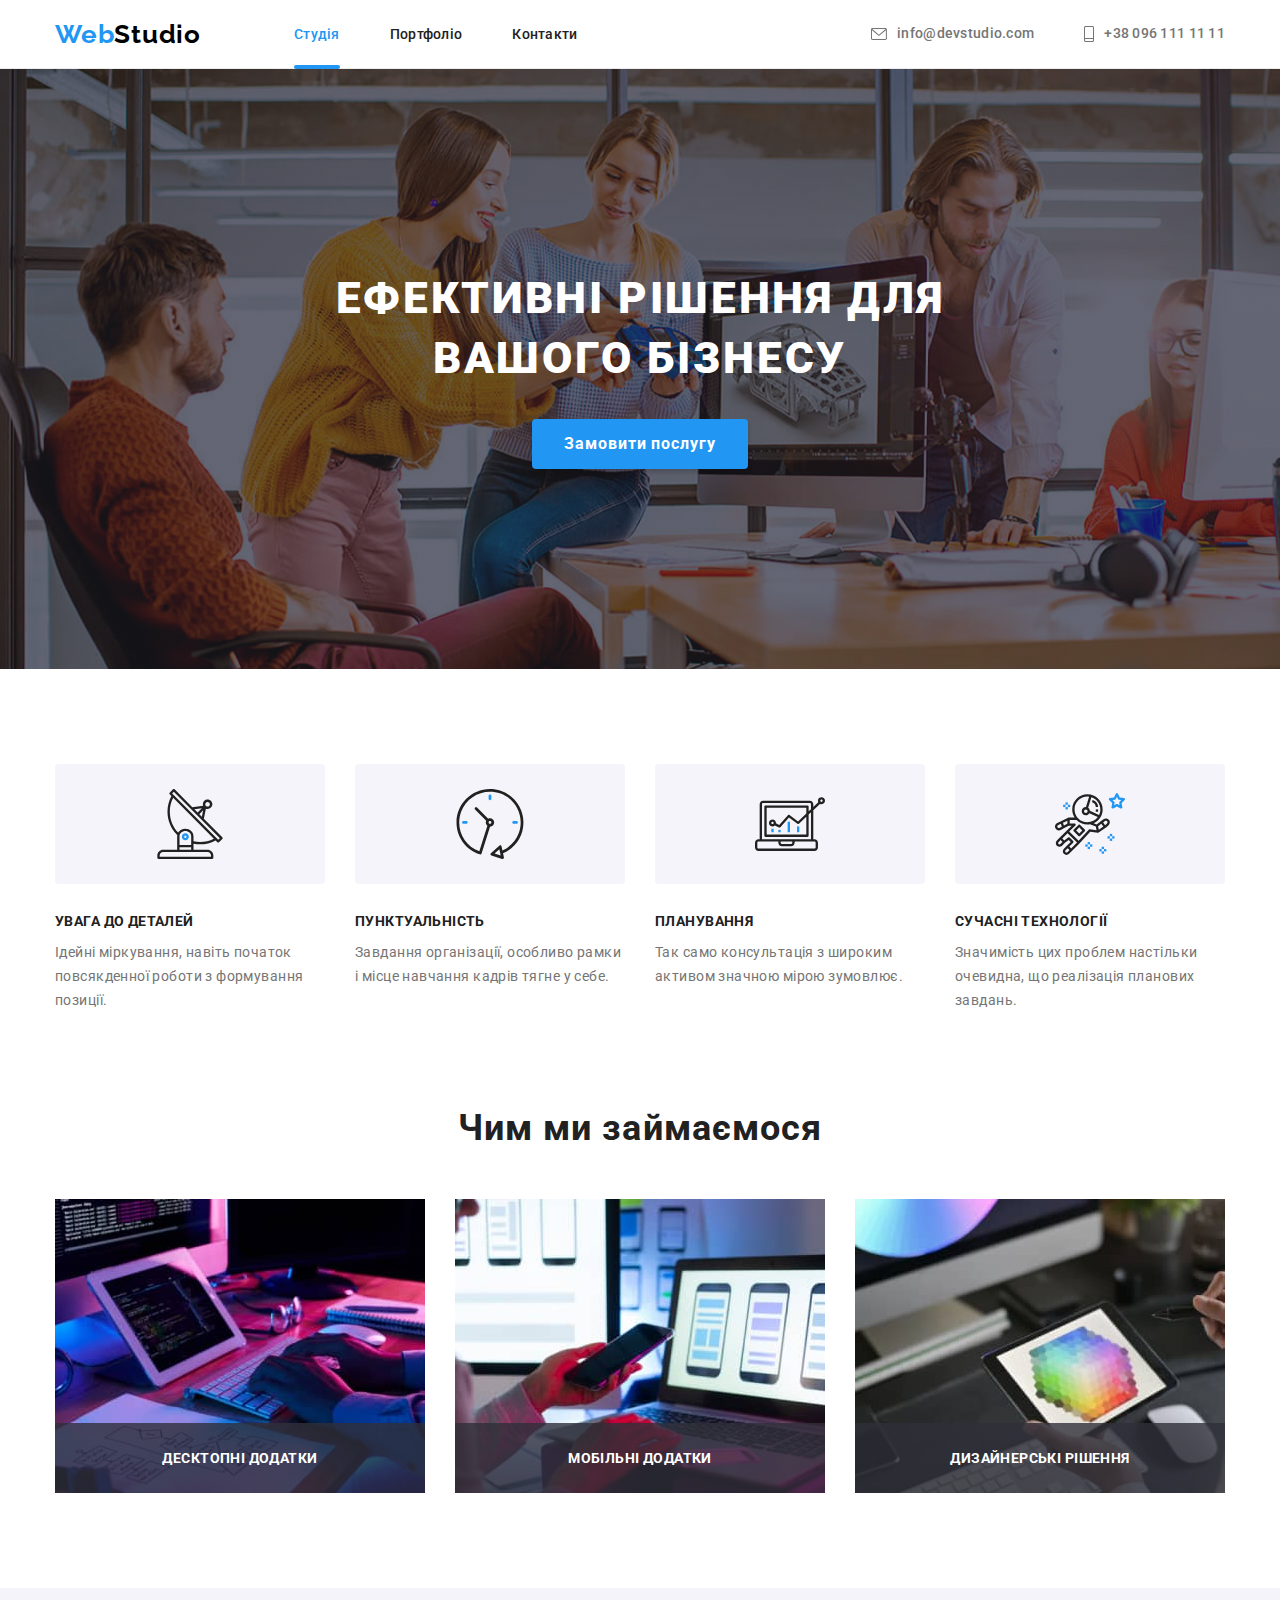
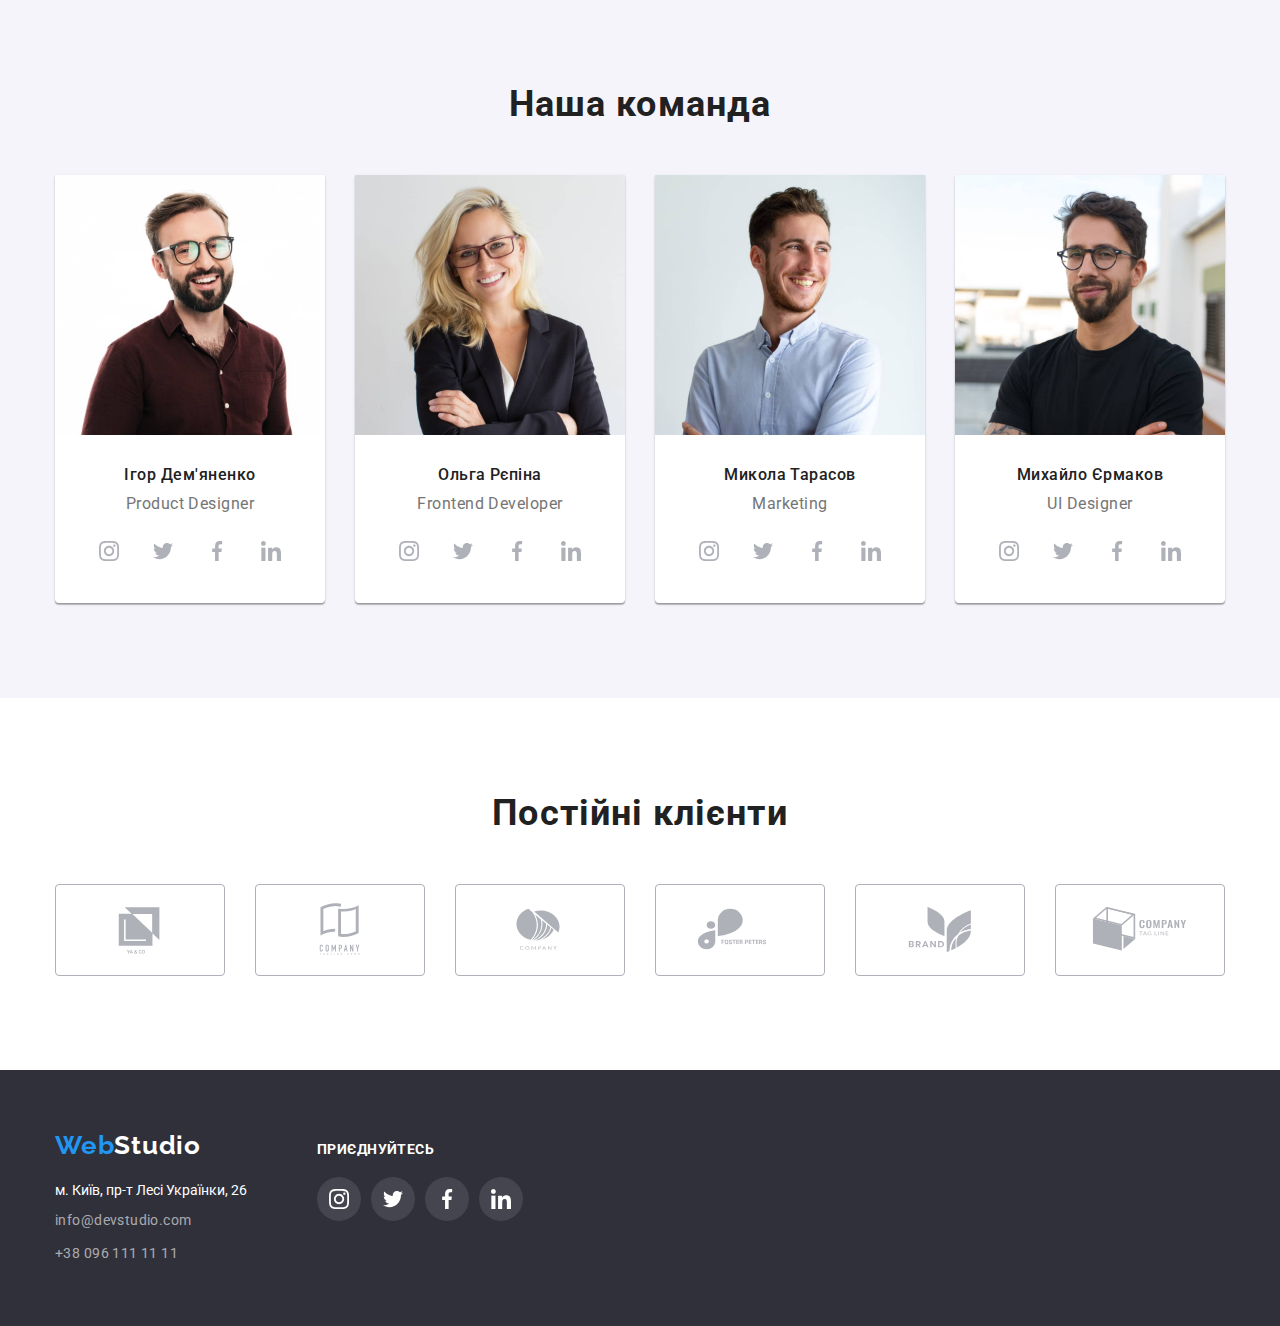
==== index.html @ 482997ea "+files" ====
<!DOCTYPE html>
<html lang="uk">
<head>
    <meta charset="UTF-8">
    <meta http-equiv="X-UA-Compatible" content="IE=edge">
    <meta name="viewport" content="width=device-width, initial-scale=1.0">
    <title>WebStudio</title>
    <link rel="preconnect" href="https://fonts.googleapis.com">
    <link rel="preconnect" href="https://fonts.gstatic.com" crossorigin>
    <link href="https://fonts.googleapis.com/css2?family=Raleway:wght@700&family=Roboto:wght@400;500;700;900&display=swap" rel="stylesheet">
    <link rel="stylesheet" href="https://cdn.jsdelivr.net/npm/modern-normalize@1.1.0/modern-normalize.min.css">
    <link rel="stylesheet" href="./styles/style.css">
</head>
<body>
    <!-- ======header===========  -->
    <header class="page-header">
        <div class="container page-header-container">
            <nav class="page-nav">
                <a class="upper-logo" href="https://valentynsycev.github.io/HomeWork5/index.html"><span class="logo-blue">Web</span>Studio</a>
                <ul class="menu list menu-container">
                    <li class="menu-item">
                        <a class="menu-link link  link-color" href="https://valentynsycev.github.io/HomeWork5/index.html">Студія</a></li>
                    <li class="menu-item">
                        <a class="menu-link link link-color-hover" href="https://valentynsycev.github.io/HomeWork5/portfolio.html">Портфоліо</a></li>
                    <li class="menu-item">
                        <a class="menu-link link link-color-hover" href="#">Контакти</a></li>
                </ul>
            </nav>
            <ul class="list contact-list">
                <li class=" menu-item">
                    <a class=" mail-address link" href="mailto:info@devstudio.com">
                        <svg lang="en" aria-label="icon envelope" class="mail-address-icon" width="16" height="12">
                            <use href="./imeges/sprite.svg#icon-envelope"></use>
                        </svg>
                        info@devstudio.com</a>
                </li>
                <li>
                    <a class="contact-phone-number link" href="tel:+380961111111">
                        <svg lang="en" aria-label="icon phone" class="contact-phone-icon" width="10" height="16">
                            <use href="./imeges/sprite.svg#icon-telephone"></use>
                        </svg>
                        +38 096 111 11 11</a>
                </li>
            </ul>
        </div>
    </header>
   <main>
    <!-- ========heading========= -->
    <section class="section-title">
        <div class="container">
            <h1 class="heading">Ефективні рішення для вашого бізнесу</h1>
            <button class="modal-open-btn" type="button" data-modal-open>Замовити послугу</button>
        </div>
    </section>
    <!-- =========preference========= -->
    <section class="section-preference">
        <div class="container">
            <h2 class="preference">Наші переваги</h2>
            <ul class="list preference-container">
                <li class="preference-list">
                    <div class="preference-logo">
                        <svg lang="en" aria-label="icon antenna" width="70" height="70">
                            <use href="./imeges/sprite.svg#icon-antenna"></use>
                        </svg>
                    </div>
                    <p class="preference-subtitle">УВАГА ДО ДЕТАЛЕЙ</p>
                    <p class="preference-text">Ідейні міркування, навіть початок повсякденної роботи з формування позиції.</p>
                </li>
                <li class="preference-list">
                    <div class="preference-logo">
                        <svg lang="en" aria-label="icon clock" width="70" height="70">
                            <use href="./imeges/sprite.svg#icon-clock"></use>
                        </svg>
                    </div>
                    <p class="preference-subtitle">ПУНКТУАЛЬНІСТЬ</p>
                    <p class="preference-text">Завдання організації, особливо рамки і місце навчання кадрів тягне у себе.</p>
                </li>
                <li class="preference-list">
                    <div class="preference-logo">
                        <svg lang="en" aria-label="icon diagram" width="70" height="70">
                            <use href="./imeges/sprite.svg#icon-diagram"></use>
                        </svg>
                    </div>
                    <p class="preference-subtitle">ПЛАНУВАННЯ</p>
                    <p class="preference-text">Так само консультація з широким активом значною мірою зумовлює.</p>
                </li>
                <li class="preference-list">
                    <div class="preference-logo">
                        <svg lang="en" aria-label="icon astronaut" width="70" height="70">
                            <use href="./imeges/sprite.svg#icon-astronaut"></use>
                        </svg>
                    </div>
                    <p class="preference-subtitle">СУЧАСНІ ТЕХНОЛОГІЇ</p>
                    <p class="preference-text">Значимість цих проблем настільки очевидна, що реалізація планових завдань.</p>
                </li>
            </ul>
        </div>
    </section>
    <!-- =========section-work========= -->
    <section class="section-work">
        <div class="container">
            <h2 class="headline">Чим ми займаємося</h2>
            <ul class="list work-container">
                <li class="page-item">
                    <p class="overlay-page-item">Десктопні додатки</p>
                    <img class="page" src="./imeges/box1.jpg" alt="Розробка дизайну">
                </li>
                <li class="page-item">
                    <p class="overlay-page-item">Мобільні додатки</p>
                    <img class="page" src="./imeges/box2.jpg" alt="Тестування на різних пристроях">
                </li>
                <li class="page-item">
                    <p class="overlay-page-item">Дизайнерські рішення</p>
                    <img class="page" src="./imeges/box3.jpg" alt="Підбір палітри">
                </li>
            </ul>
        </div>
    </section>

    <!-- ======section-features=========== -->
    <section class="section-features">
        <div class="container">
            <h2 class="headline">Наша команда</h2>
            <ul class="list team-container">
                <li class="headline-list">
                    <img class="page" src="./imeges/img1.jpg" alt="Фото Ігоря"
                    width="270"
                    height="260">
                    <div class="desc">
                        <h3 class="name-employee">Ігор Дем'яненко</h3>
                        <p class="position">Product Designer</p>
                        <ul class="social-list list">
                            <li class="social-list-item">
                                <a href="#" class="social-list-link">
                                    <svg lang="en" aria-label="icon instagram" class="social-list-icon" width="20px" height="20px">
                                        <use href="./imeges/sprite.svg#icon-instagram"></use>
                                    </svg>
                                </a>
                            </li>
                            <li class="social-list-item">
                                <a href="#" class="social-list-link">
                                    <svg lang="en" aria-label="icon twitter" class="social-list-icon" width="20px" height="20px">
                                        <use href="./imeges/sprite.svg#icon-twitter"></use>
                                    </svg>
                                </a>
                            </li>
                            <li class="social-list-item">
                                <a href="#" class="social-list-link">
                                    <svg lang="en" aria-label="icon facebook" class="social-list-icon" width="20px" height="20px">
                                        <use href="./imeges/sprite.svg#icon-facebook"></use>
                                    </svg>
                                </a>
                            </li>
                            <li class="social-list-item">
                                <a href="#" class="social-list-link">
                                    <svg lang="en" aria-label="icon linkedin" class="social-list-icon" width="20px" height="20px">
                                        <use href="./imeges/sprite.svg#icon-linkedin"></use>
                                    </svg>
                                </a>
                            </li>
                        </ul>
                    </div>
                </li>
                <li class="headline-list">
                    <img class="page" src="./imeges/img2.jpg" alt="Фото Ольги"
                    width="270"
                    height="260">
                    <div class="desc">
                        <h3 class="name-employee">Ольга Рєпіна</h3>
                        <p class="position">Frontend Developer</p>
                        <ul class="social-list list">
                            <li class="social-list-item">
                                <a href="#" class="social-list-link">
                                    <svg lang="en" aria-label="icon instagram" class="social-list-icon" width="20px" height="20px">
                                        <use href="./imeges/sprite.svg#icon-instagram"></use>
                                    </svg>
                                </a>
                            </li>
                            <li class="social-list-item">
                                <a href="#" class="social-list-link">
                                    <svg lang="en" aria-label="icon twitter" class="social-list-icon" width="20px" height="20px">
                                        <use href="./imeges/sprite.svg#icon-twitter"></use>
                                    </svg>
                                </a>
                            </li>
                            <li class="social-list-item">
                                <a href="#" class="social-list-link">
                                    <svg lang="en" aria-label="icon facebook" class="social-list-icon" width="20px" height="20px">
                                        <use href="./imeges/sprite.svg#icon-facebook"></use>
                                    </svg>
                                </a>
                            </li>
                            <li class="social-list-item">
                                <a href="#" class="social-list-link">
                                    <svg lang="en" aria-label="icon linkedin" class="social-list-icon" width="20px" height="20px">
                                        <use href="./imeges/sprite.svg#icon-linkedin"></use>
                                    </svg>
                                </a>
                            </li>
                        </ul>
                    </div>
                </li>
                <li class="headline-list">
                    <img class="page" src="./imeges/img3.jpg" alt="Фото Миколи"
                    width="270"
                    height="260">
                    <div class="desc">
                        <h3 class="name-employee">Микола Тарасов</h3>
                        <p class="position">Marketing</p>
                        <ul class="social-list list">
                            <li class="social-list-item">
                                <a href="#" class="social-list-link">
                                    <svg lang="en" aria-label="icon instagram" class="social-list-icon" width="20px" height="20px">
                                        <use href="./imeges/sprite.svg#icon-instagram"></use>
                                    </svg>
                                </a>
                            </li>
                            <li class="social-list-item">
                                <a href="#" class="social-list-link">
                                    <svg lang="en" aria-label="icon twitter" class="social-list-icon" width="20px" height="20px">
                                        <use href="./imeges/sprite.svg#icon-twitter"></use>
                                    </svg>
                                </a>
                            </li>
                            <li class="social-list-item">
                                <a href="#" class="social-list-link">
                                    <svg lang="en" aria-label="icon facebook" class="social-list-icon" width="20px" height="20px">
                                        <use href="./imeges/sprite.svg#icon-facebook"></use>
                                    </svg>
                                </a>
                            </li>
                            <li class="social-list-item">
                                <a href="#" class="social-list-link">
                                    <svg lang="en" aria-label="icon linkedin" class="social-list-icon" width="20px" height="20px">
                                        <use href="./imeges/sprite.svg#icon-linkedin"></use>
                                    </svg>
                                </a>
                            </li>
                        </ul>
                    </div>
                </li>
                <li class="headline-list">
                    <img class="page" src="./imeges/img4.jpg" alt="Фото Михайла"
                    width="270"
                    height="260">
                    <div class="desc">
                        <h3 class="name-employee">Михайло Єрмаков</h3>
                        <p class="position">UI Designer</p>
                        <ul class="social-list list">
                            <li class="social-list-item">
                                <a href="#" class="social-list-link">
                                    <svg lang="en" aria-label="icon instagram" class="social-list-icon" width="20px" height="20px">
                                        <use href="./imeges/sprite.svg#icon-instagram"></use>
                                    </svg>
                                </a>
                            </li>
                            <li class="social-list-item">
                                <a href="#" class="social-list-link">
                                    <svg lang="en" aria-label="icon twitter" class="social-list-icon" width="20px" height="20px">
                                        <use href="./imeges/sprite.svg#icon-twitter"></use>
                                    </svg>
                                </a>
                            </li>
                            <li class="social-list-item">
                                <a href="#" class="social-list-link">
                                    <svg lang="en" aria-label="icon facebook" class="social-list-icon" width="20px" height="20px">
                                        <use href="./imeges/sprite.svg#icon-facebook"></use>
                                    </svg>
                                </a>
                            </li>
                            <li class="social-list-item">
                                <a href="#" class="social-list-link">
                                    <svg lang="en" aria-label="icon linkedin" class="social-list-icon" width="20px" height="20px">
                                        <use href="./imeges/sprite.svg#icon-linkedin"></use>
                                    </svg>
                                </a>
                            </li>
                        </ul>
                    </div>
                </li>
            </ul>
        </div>
    </section>

    <!-- ==========section-customers========== -->
    <section class="section-customers">
        <div class="container">
            <h2 class="headline">Постійні клієнти</h2>
            <ul class="customers-list list">
                <li class="customer-list-item" >
                    <a href="#" class="customers-list-link">
                        <svg lang="en" class="company-logo" width="106" height="60">
                            <use href="./imeges/sprite.svg#icon-logo"></use>
                        </svg>
                    </a>
                </li>
                <li class="customer-list-item" >
                    <a href="#" class="customers-list-link"> 
                        <svg lang="en" class="company-logo" width="106" height="60">
                            <use href="./imeges/sprite.svg#icon-logo1"></use>
                        </svg>
                    </a>
                </li>
                <li class="customer-list-item"  >
                    <a href="#" class="customers-list-link">
                        <svg lang="en" class="company-logo" width="106" height="60">
                            <use href="./imeges/sprite.svg#icon-logo2"></use>
                        </svg>
                    </a>
                </li>
                <li class="customer-list-item" >
                    <a href="#" class="customers-list-link">
                        <svg lang="en" class="company-logo" width="106" height="60">
                            <use href="./imeges/sprite.svg#icon-logo3"></use>
                        </svg>
                    </a>
                </li>
                <li class="customer-list-item" >
                    <a href="#" class="customers-list-link">
                        <svg lang="en" class="company-logo" width="106" height="60">
                            <use href="./imeges/sprite.svg#icon-logo4"></use>
                        </svg>
                    </a>
                </li>
                <li class="customer-list-item" > 
                    <a href="#" class="customers-list-link">
                        <svg lang="en" class="company-logo" width="106" height="60">
                            <use href="./imeges/sprite.svg#icon-logo5"></use>
                        </svg>
                    </a>
                </li>
            </ul>
        </div>
    </section>
   </main>
   <!-- =====footer===== -->
   <footer class="footer">
    <div class="container footer-container">
        <div>
            <div class="logo-container">
                <a class="logo-down" href="https://valentynsycev.github.io/HomeWork5/index.html"><span class="logo-blue">Web</span>Studio</a>
            </div>
            <address>
                <ul class="list ">
                    <li class="contact-item"><a class="link address-link" href="https://goo.gl/maps/NGYsfj5xvE9vm5nV7" target="_blank" rel="noopener noreferrer nofollow">м. Київ, пр-т Лесі Українки, 26</a></li>
                    <li class="contact-item"><a class="link footer-email" href="mailto:info@devstudio.com">info@devstudio.com</a></li>
                    <li><a class="link footer-number" href="tel:+380961111111">+38 096 111 11 11</a></li>
                </ul>
            </address>
        </div>
        <div >
            <p class="footer-haedliner">приєднуйтесь</p>
            <ul class="list footer-logo-list">
                <li>
                    <a href="#" class="footer-list-link">
                        <svg class="footer-logo-img" width="20px" height="20px">
                            <use href="./imeges/sprite.svg#icon-instagram"></use>
                        </svg>
                    </a>
                </li>
                <li>
                    <a href="#" class="footer-list-link">
                        <svg class="footer-logo-img" width="20px" height="20px">
                            <use href="./imeges/sprite.svg#icon-twitter"></use>
                        </svg>
                    </a>
                </li>
                <li>
                    <a href="#" class="footer-list-link">
                        <svg class="footer-logo-img" width="20px" height="20px">
                            <use href="./imeges/sprite.svg#icon-facebook"></use>
                        </svg>
                    </a>
                </li>
                <li>
                    <a href="#" class="footer-list-link">
                        <svg class="footer-logo-img" width="20px" height="20px">
                            <use href="./imeges/sprite.svg#icon-linkedin"></use>
                        </svg>
                    </a>
                </li>
            </ul>
        </div>
    </div>
   </footer>

   <!-- ============modal========== -->
   <div class="backdrop is-hidden" data-modal>
    <div class="modal">
        <button type="button" class="modal-close-btn" data-modal-close>
            <svg class="modal-close-icon">
                <use href="./imeges/sprite.svg#icon-close"></use>
            </svg>
        </button>
    </div>
   </div>

   <script src="./js/modal.js"></script>
</body>
</html>
---- styles/style.css ----
:root{
    --logo-color:#000000;
    --text-color-white: #fff;
    --background-color-white: #FFFFFF;
    --background-color-dark: #2F303A;
    --backgraund-portfolio: 1px solid #EEEEEE;
    --background-color-grey: #F5F4FA;
    --active-color-blue : #2196F3;
    --title-color: #212121;
    --text-color-grey: #757575;
    --button-active-back-color: #188CE8;
    --rgba-color: rgba(255, 255, 255, 0.6);
    --dackground-image: #C4C4C4;
    --icon-color: #AFB1B8;
}

h1, h2, h3, h4, p {
    margin-top: 0;
    margin-bottom: 0;
}

ul, ol {
margin-top: 0;
margin-bottom: 0;
padding-left: 0;
}

.link {
    text-decoration: none;
    transition: color 250ms cubic-bezier(0.4, 0, 0.2, 1);
}


.list {
    list-style: none;
    font-style: normal;
}

img {
    display: block;
    min-width: 100%;
    height: auto;
}

button {
    cursor: pointer;
}

.container {
    width: 1200px;
    margin-left: auto;
    margin-right: auto;
    padding-left: 15px;
    padding-right: 15px;
}

body {
    font-family: 'Roboto', sans-serif;
    background-color: var(--background-color-white);
    max-width: 1600px;
    margin-left: auto;
    margin-right: auto;
    
}

/* ====header==== */
.page-header {
    /* padding-top: 25px;
    padding-bottom: 25px; */
    border-bottom: 1px solid #ECECEC;
}
.page-header-container {
    display: flex;
    align-items: center;
}

.page-nav {
    display: flex;
    align-items: center;
}

.menu-container{
    display: flex;
    align-items: center;
    column-gap: 50px;
}

.contact-list {
    display: flex;
    align-items: center;
    margin-left: auto;
    column-gap: 50px;
}
.upper-logo {
    text-decoration: none;
    font-family: 'Raleway';
    font-weight: 700;
    font-size: 26px;
    line-height: 1.19;
    letter-spacing: 0.03em;
    color: var(--logo-color);
    margin-right: 93px;
}

.logo-blue {
    color: var(--active-color-blue)
}

.menu-link {
    font-weight: 500;
    font-size: 14px;
    line-height: 1.14;
    letter-spacing: 0.02em;
    color: var(--title-color);
}

.mail-address,
.contact-phone-number {
    display: flex;
    font-weight: 500;
    font-size: 14px;
    line-height: 1.14;
    letter-spacing: 0.02em;
    color: var(--text-color-grey);
    align-items: center;
}

.link:hover,
.link:focus {
    color: var(--active-color-blue);
}

.menu-link:active {
    color: var(--active-color-blue);
}

.link-color {
    color: var(--active-color-blue);
}

.menu-item {
    position: relative;
    padding-top: 25px;
    padding-bottom: 25px;
}

.link-color::after {
    content: "";
    position: absolute;
    left: 0;
    bottom: -1px;

    width: 100%;
    height: 4px;
    border-radius: 2px;
    background-color: var(--active-color-blue);


}

.link-color-hover::after{
    content: "";
    position: absolute;
    left: 0;
    bottom: -1px;

    width: 100%;
    height: 4px;
    border-radius: 2px;
    background-color: var(--active-color-blue);
    transform: scale(0);
    transition: transform 250ms cubic-bezier(0.4, 0, 0.2, 1);
}

.link-color-hover:hover::after,
.link-color-hover:focus::after {
    transform: scale(1);
}

.menu-address {
    display: flex;
}

.mail-address-icon,
.contact-phone-icon {
    fill: #757575;
    margin-right: 10px;
    transition: fill 250ms cubic-bezier(0.4, 0, 0.2, 1);
}

.mail-address:hover .mail-address-icon,
.mail-address:focus .mail-address-icon {
    fill:#2196F3;
}

.contact-phone-number:hover .contact-phone-icon,
.contact-phone-number:focus .contact-phone-icon {
    fill:#2196F3;
}

/* ======header====== */

/* =======heading=========== */

.section-title {
    background-color: var(--dackground-image);
    padding-top: 200px;
    padding-bottom: 200px;
    background-image: linear-gradient(rgba(47, 48, 58, 0.4), rgba(47, 48, 58, 0.4)), url(../imeges/background/Img.png);
    background-repeat: no-repeat;
}

.heading {
    font-weight: 900;
    font-size: 44px;
    line-height: 1.36;
    text-align: center;
    letter-spacing: 0.06em;
    text-transform: uppercase;
    color: var(--text-color-white);
    width: 700px;
    margin-right: auto;
    margin-left: auto;
    margin-bottom: 30px;
}

.modal-open-btn {
    font-weight: 700;
    font-size: 16px;
    line-height: 1.88;
    display: flex;
    align-items: center;
    text-align: center;
    letter-spacing: 0.06em;
    background-color: var(--active-color-blue);
    color: var(--background-color-white);
    box-shadow: 0px 4px 4px rgba(0, 0, 0, 0.15);
    border-radius: 4px;
    margin-right: auto;
    margin-left: auto;
    padding: 10px 32px;
    border: none;

    transition: background-color 250ms cubic-bezier(0.4, 0, 0.2, 1);
}

.modal-open-btn:hover,
.modal-open-btn:focus{
    background-color:var(--button-active-back-color);
}

/* =======heading=========== */

/* =========preference========= */
.preference-logo {
    display: flex;
    justify-content: center;
    align-items: center;
    background-color: var(--background-color-grey);
    border-radius: 4px;
    width: 270px;
    height: 120px;
    margin-bottom: 30px;
}

.section-preference {
    padding-top: 95px;
    padding-bottom: 95px;
}

.preference-container {
    display: flex;
    column-gap: 30px;
}


.preference {
    font-size: 0;
}

.preference-subtitle {
    font-weight: 700;
    font-size: 14px;
    line-height: 16px;
    letter-spacing: 0.03em;
    text-transform: uppercase;
    color: var(--title-color);
    margin-bottom: 10px;
}

.preference-subtitle {
    font-weight: 700;
    font-size: 14px;
    line-height: 1.14;
    letter-spacing: 0.03em;
    text-transform: uppercase;
    color:var(--title-color);
}

.preference-text {
    font-weight: 400;
    font-size: 14px;
    line-height: 24px;
    letter-spacing: 0.03em;
    color: var(--text-color-grey);
}
/* =========preference========= */

/* =========section-work========== */
.section-work {
    padding-bottom: 95px;
}

.headline {
    font-weight: 700;
    font-size: 36px;
    line-height: 1.17;
    text-align: center;
    letter-spacing: 0.03em;
    color: var(--title-color);
    margin-bottom: 50px;
}

.work-container {
    display: flex;
    column-gap: 30px;
}

.page-item {
    flex-basis: calc((100%-60)/3);
    position: relative;
}

.overlay-page-item {
    position: absolute;
    left: 0;
    bottom: 0;
    font-weight: 700;
    font-size: 14px;
    line-height: 16px;
    text-align: center;
    letter-spacing: 0.03em;
    text-transform: uppercase;
    color: var(--text-color-white);
    background-color:rgba(47, 48, 58, 0.8);
    width: 100%;
    height: 70px;
    display: flex;
    align-items: center;
    justify-content: center;
}

/* =========section-work========== */

/* ========section-features========= */
.section-features {
    background-color:var(--background-color-grey);
    padding-top: 95px;
    padding-bottom: 95px;
}

.team-container {
    display: flex;
    column-gap: 30px;
}

.desc {
    padding-top: 30px;
    padding-bottom: 30px;
}

.headline-list {
    text-align: center;
    flex-basis: calc((100%-90)/4);
    box-shadow: 0px 1px 3px rgba(0, 0, 0, 0.12), 0px 1px 1px rgba(0, 0, 0, 0.14), 0px 2px 1px rgba(0, 0, 0, 0.2);
    border-radius: 0px 0px 4px 4px;
    background-color: var(--background-color-white);
}

.name-employee {
    font-weight: 500;
    font-size: 16px;
    line-height: 1.19;
    letter-spacing: 0.03em;
    color: var(--title-color);
    margin-bottom: 10px;
}

.position {
    font-weight: 400;
    font-size: 16px;
    line-height: 1.19;
    letter-spacing: 0.03em;
    color:var(--text-color-grey);
    margin-bottom: 16px;
}

.logo-img {
    fill:#2F303A;
}

.social-list {
    display: flex;
    justify-content: center;
    column-gap: 10px;
}

.social-list-link {
    display: flex;
    width: 44px;
    height: 44px;
    border-radius: 50%;
    justify-content: center;
    align-items: center;
    background-color: none;

    transition: background-color 250ms cubic-bezier(0.4, 0, 0.2, 1);
}

.social-list-icon {
    fill:var(--icon-color);
    transition: fill 250ms cubic-bezier(0.4, 0, 0.2, 1);
}

.social-list-link:hover,
.social-list-link:focus {
    background-color:var(--active-color-blue)
}

.social-list-link:hover .social-list-icon,
.social-list-link:focus .social-list-icon {
    fill:var(--background-color-white);
}
/* ======section-features============= */


/* ===========section-customers======== */

.section-customers {
    padding-top: 94px;
    padding-bottom: 94px;
}

.customers-list {
    display: flex;
    column-gap: 30px;
}

.customer-list-item {
    display: flex;
    justify-content: center;
    align-items: center;
}

.customers-list-link {
    display: flex;
    justify-content: center;
    align-items: center;
    border: 1px solid #AFB1B8;
    border-radius: 4px;
    width: 170px;
    height: 92px;

    transition: border-color 250ms cubic-bezier(0.4, 0, 0.2, 1);
}

.company-logo {
    fill:var(--icon-color);
    transition: fill 250ms cubic-bezier(0.4, 0, 0.2, 1);
}

.customers-list-link:hover,
.customers-list-link:focus {
    border-color:var(--active-color-blue);
}

.customers-list-link:hover .company-logo,
.customers-list-link:focus .company-logo{
    fill: var(--active-color-blue);
}

/* ===========section-customers======== */


/* =========footer=========== */

.footer {
    background-color: var(--background-color-dark);
    padding-top: 60px;
    padding-bottom: 60px;
}

.logo-down { 
    text-decoration: none;
}

.logo-down {
    font-family: 'Raleway';
    font-style: normal;
    font-weight: 700;
    font-size: 26px;
    line-height: 1.19;
    letter-spacing: 0.03em;
    color:var(--text-color-white);
}

.logo-container {
    margin-bottom: 20px;
}

.address-link {
    font-weight: 400;
    font-size: 14px;
    line-height: 1,71;
    color: var(--text-color-white);
}

.contact-item{
    margin-bottom: 9px;
}

.footer-email,
.footer-number {
    font-weight: 400;
    font-size: 14px;
    line-height: 1.71;
    letter-spacing: 0.03em;
    color: var(--rgba-color);
}

.footer-container {
    display: flex;
    column-gap: 70px;
    align-items: baseline;
}

.footer-haedliner {
    font-weight: 700;
    font-size: 14px;
    line-height: 16px;
    letter-spacing: 0.03em;
    text-transform: uppercase;
    color: var(--text-color-white);
     margin-bottom: 20px;
}

.footer-logo-list{
    display: flex;
    column-gap: 10px;
}

.footer-list-link {
    display: flex;
    width: 44px;
    height: 44px;
    border-radius: 50%;
    justify-content: center;
    align-items: center;
    background-color: rgba(255, 255, 255, 0.1);

    transition: background-color 250ms cubic-bezier(0.4, 0, 0.2, 1);
}

.footer-logo-img {
    fill: var(--background-color-white);
}

.footer-list-link:hover,
.footer-list-link:focus {
    background-color:var(--active-color-blue);
}

/* =====footer======== */

/* ======PORTFOLIO======= */
.catalog {
   padding-top: 95px;
   padding-bottom: 95px;
}
/* ======filter====== */
.filter {
    display: flex;
    column-gap: 8px;
    margin-bottom: 50px;
}


.filter-dutton {
    color: var(--rgba-color);
}

.catalog {
    background-color: var(--backgraund-portfolio);
}

.button-container {
    margin-left: auto;
    margin-right: auto;
    justify-content: center;
}

.filter-button {
    font-weight: 500;
    font-size: 16px;
    line-height: 1.63;
    text-align: center;
    letter-spacing: 0.03em;
    background:var(--background-color-grey);
    border-radius: 4px;
    color: var(--title-color);
    padding: 6px 22px;
    border: none;

    transition: color 250ms cubic-bezier(0.4, 0, 0.2, 1), background-color 250ms cubic-bezier(0.4, 0, 0.2, 1), box-shadow 250ms cubic-bezier(0.4, 0, 0.2, 1);
}

.filter-button:hover,
.filter-button:focus {
    color: var(--text-color-white);
    background-color:var(--active-color-blue);
    box-shadow: 0px 3px 1px rgba(0, 0, 0, 0.1), 0px 1px 2px rgba(0, 0, 0, 0.08), 0px 2px 2px rgba(0, 0, 0, 0.12);
}
/* ======filter====== */

/* =======project====== */
.project {
    flex-basis: calc((100% - 60px)/3)
}

.project-list {
    display: flex;
    gap: 30px;
    flex-wrap: wrap;
}

.project-link {
    box-shadow: 0;
    transition: box-shadow 250ms cubic-bezier(0.4, 0, 0.2, 1);
}

.project-link:hover,
.project-link:focus {
    display: block;
    box-shadow: 0px 1px 1px rgba(0, 0, 0, 0.12), 0px 4px 4px rgba(0, 0, 0, 0.06), 1px 4px 6px rgba(0, 0, 0, 0.16);
}

.project-link:hover .overlay,
.project-link:focus .overlay {
    transform: translateY(0%);
}

.project-img-wrapper {
    position: relative;
    overflow: hidden;
}

.overlay {
    position: absolute;
    top:0;
    left:0;
    width: 100%;
    height: 100%;
    background-color:rgba(33, 150, 243, 0.9);
    color:var(--text-color-white);
    font-weight: 400;
    font-size: 18px;
    line-height: 28px;
    letter-spacing: 0.03em;
    padding: 24px;
    display: flex;
    align-items: center;
    transform: translateY(101%);
    transition: transform 250ms cubic-bezier(0.4, 0, 0.2, 1);

}



.project-cintainer {
    padding: 20px 24px;
    border-right: 1px solid #EEEEEE;
    border-bottom: 1px solid #EEEEEE;
    border-left: 1px solid #EEEEEE;

}

.project-caption {
    font-weight: 700;
    font-size: 18px;
    line-height: 2;
    letter-spacing: 0.06em;
    color:var(--title-color);
    margin-bottom: 4px;
}

.project-text {
    font-weight: 400;
    font-size: 16px;
    line-height: 1.67;
    letter-spacing: 0.03em;
    color: var(--text-color-grey);
    border-radius: 4px;
}
/* =======project====== */


/* ==========modal=========== */
.backdrop {
    position: fixed;
    left: 0;
    top: 0;
    width: 100%;
    height: 100%;
    background-color: rgba(0, 0, 0, 0.2);
    z-index: 100;
    opacity: 1;
    transition: opacity 500ms cubic-bezier(0.4, 0, 0.2, 1), visibility 500ms cubic-bezier(0.4, 0, 0.2, 1);
}

.backdrop.is-hidden {
    visibility: hidden;
    opacity: 0;
    pointer-events:none;
}

.modal {
    position: absolute;
    top: 50%;
    left: 50%;
    transform: translate(-50%, -50%);
    width: 528px;
    height: 581px;
    background-color:var(--background-color-white);
    box-shadow: 0px 1px 3px rgba(0, 0, 0, 0.12), 0px 1px 1px rgba(0, 0, 0, 0.14), 0px 2px 1px rgba(0, 0, 0, 0.2);
    border-radius: 4px;
}

.modal-close-btn {
    position: absolute;
    top: 8px;
    right: 8px;
    width: 30px;
    height: 30px;
    border-radius: 50%;
    padding: none;
    background-color: transparent;
    border: 1px solid rgba(0, 0, 0, 0.1);
    display: flex;
    justify-content: center;
    align-items: center;
}

.modal-close-icon {
    background-color: none;
    width: 18px;
    height: 18px;
}
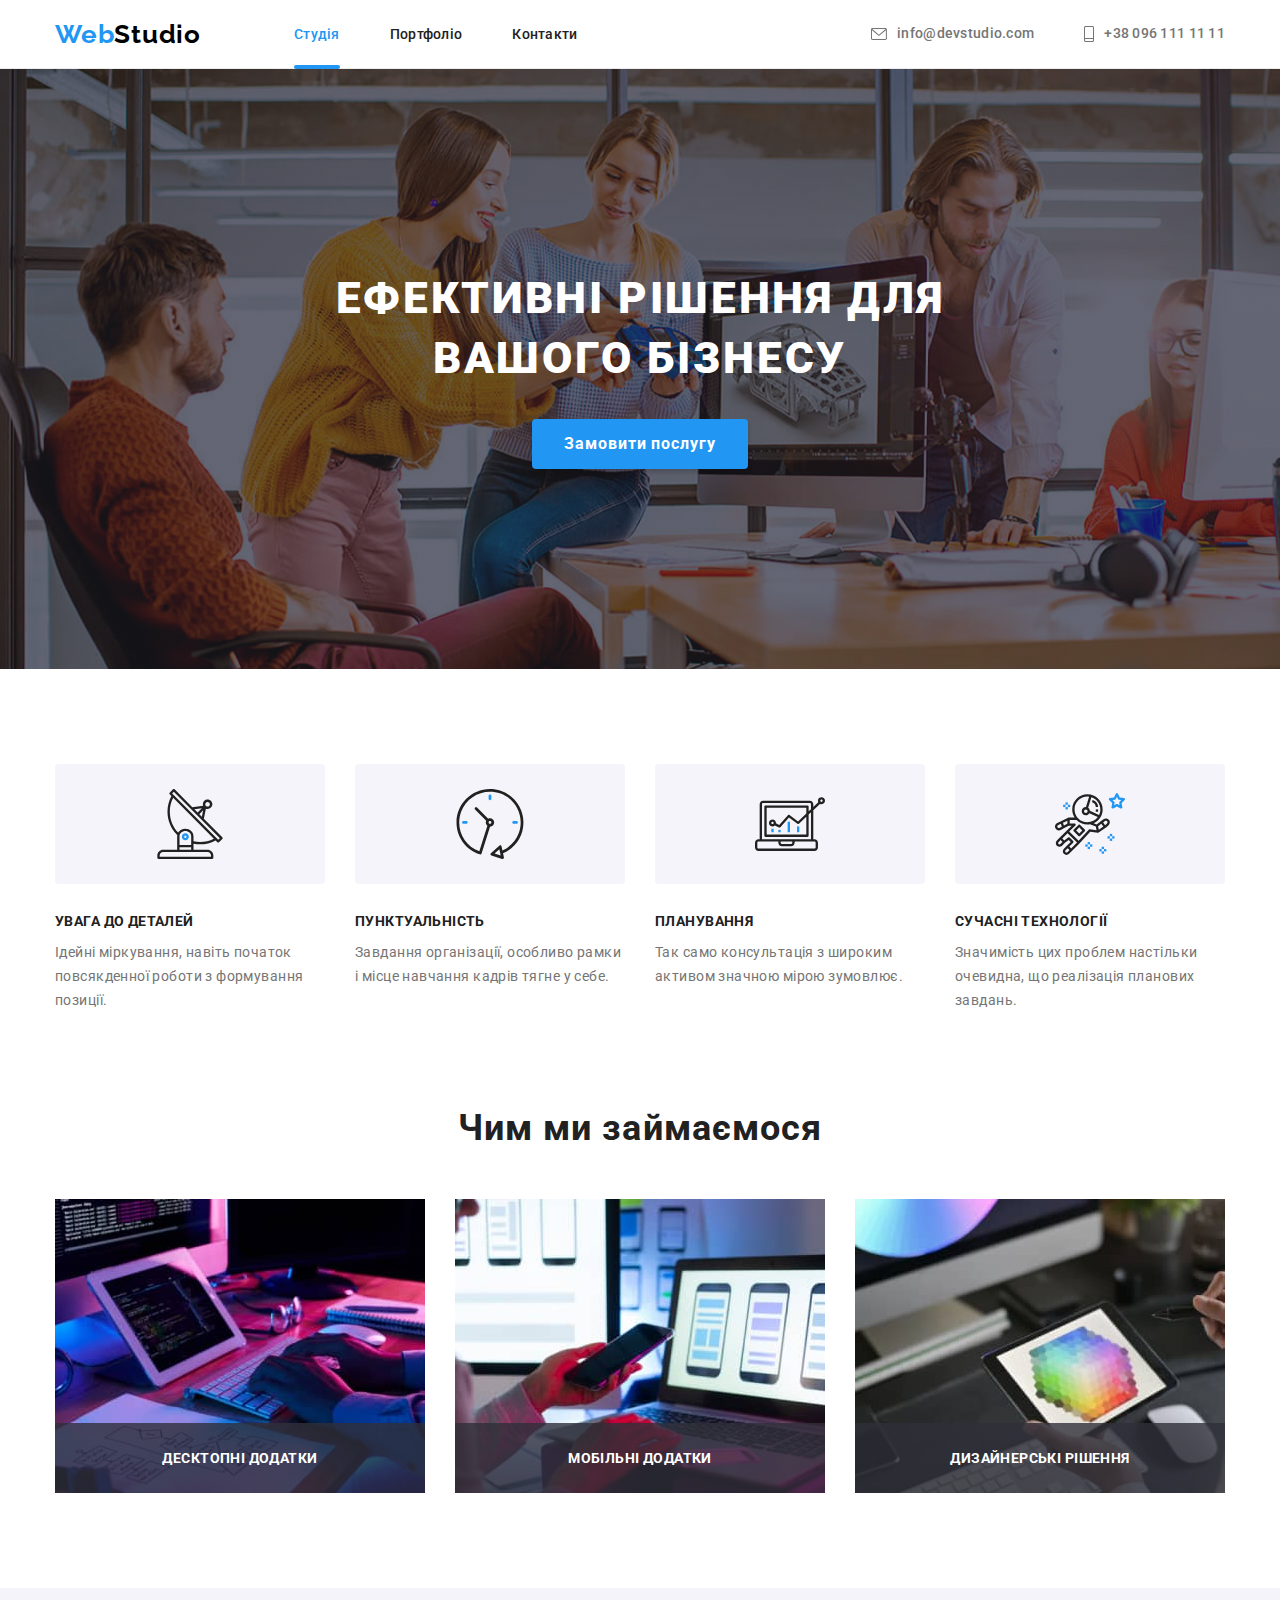
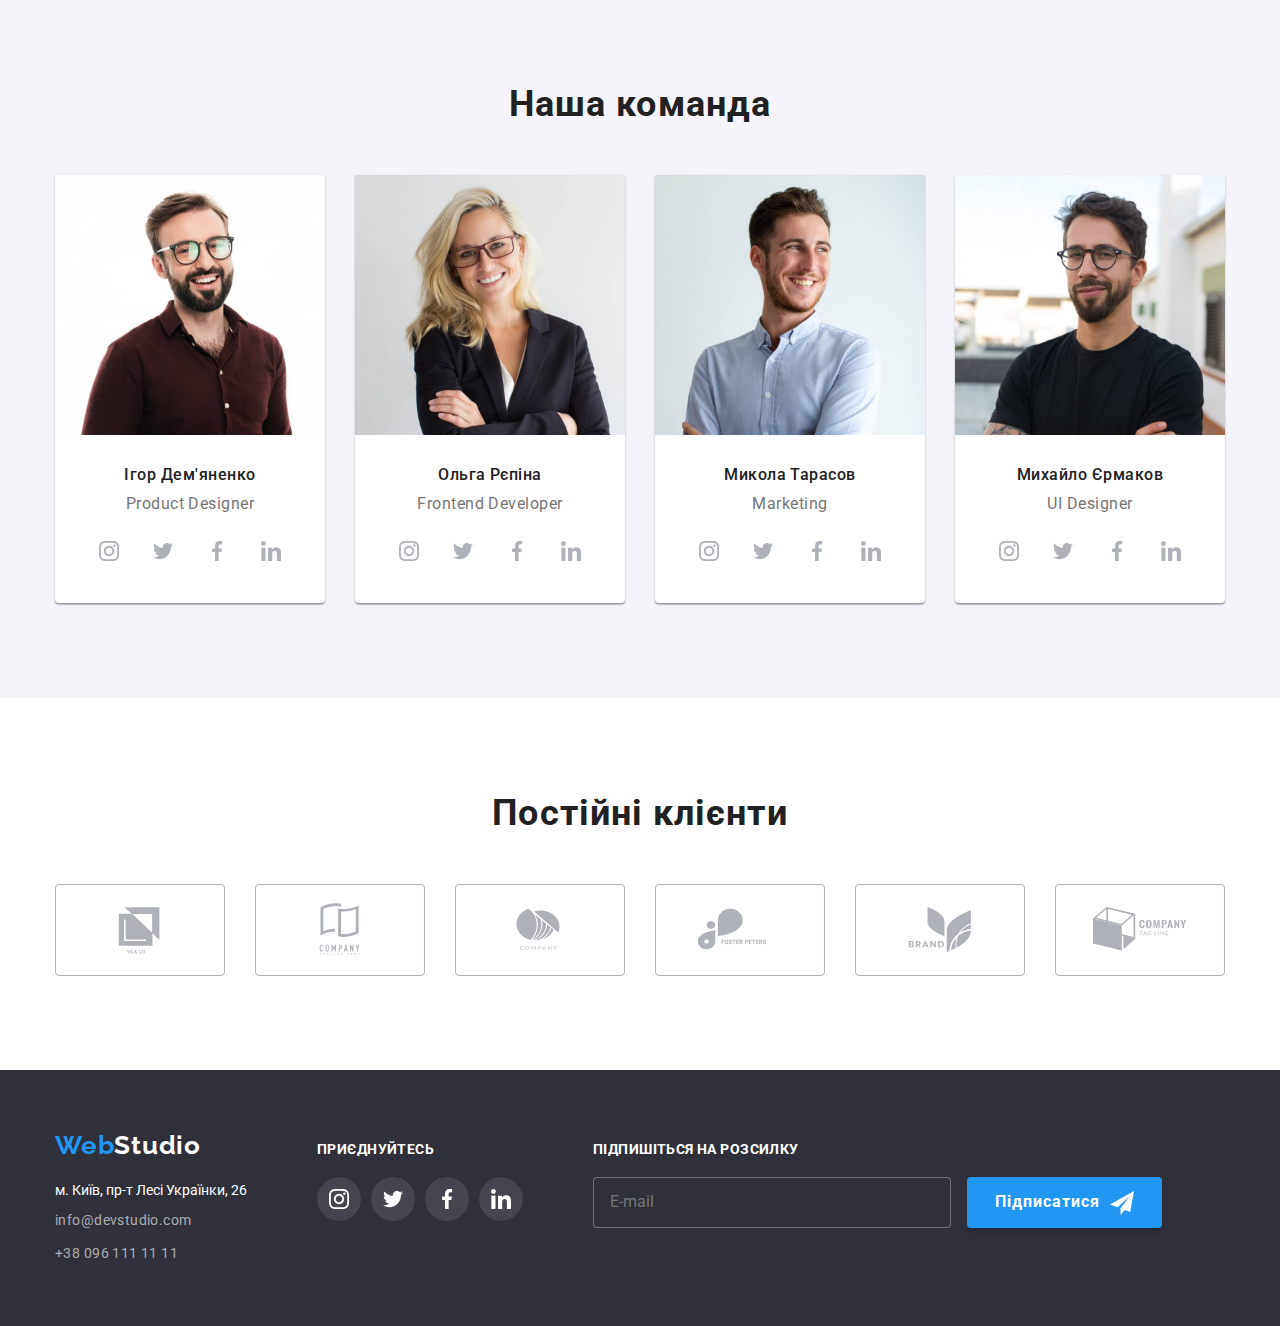
==== commit eeaf3d4d: "versio" ====
--- a/index.html
+++ b/index.html
@@ -16,12 +16,12 @@
     <header class="page-header">
         <div class="container page-header-container">
             <nav class="page-nav">
-                <a class="upper-logo" href="https://valentynsycev.github.io/HomeWork5/index.html"><span class="logo-blue">Web</span>Studio</a>
+                <a class="upper-logo" href="https://valentynsycev.github.io/HomeWork6/index.html"><span class="logo-blue">Web</span>Studio</a>
                 <ul class="menu list menu-container">
                     <li class="menu-item">
-                        <a class="menu-link link  link-color" href="https://valentynsycev.github.io/HomeWork5/index.html">Студія</a></li>
+                        <a class="menu-link link  link-color" href="https://valentynsycev.github.io/HomeWork6/index.html">Студія</a></li>
                     <li class="menu-item">
-                        <a class="menu-link link link-color-hover" href="https://valentynsycev.github.io/HomeWork5/portfolio.html">Портфоліо</a></li>
+                        <a class="menu-link link link-color-hover" href="https://valentynsycev.github.io/HomeWork6/portfolio.html">Портфоліо</a></li>
                     <li class="menu-item">
                         <a class="menu-link link link-color-hover" href="#">Контакти</a></li>
                 </ul>
@@ -338,7 +338,7 @@
     <div class="container footer-container">
         <div>
             <div class="logo-container">
-                <a class="logo-down" href="https://valentynsycev.github.io/HomeWork5/index.html"><span class="logo-blue">Web</span>Studio</a>
+                <a class="logo-down" href="https://valentynsycev.github.io/HomeWork6/index.html"><span class="logo-blue">Web</span>Studio</a>
             </div>
             <address>
                 <ul class="list ">
@@ -381,6 +381,23 @@
                 </li>
             </ul>
         </div>
+        <form action="">
+            <p class="footer-haedliner">Підпишіться на розсилку</p>
+            <label class="footer-form-label" name="" >
+                <input                
+                    type="email"
+                    class="footer-form-input"
+                    required
+                    name="email for mailing list"
+                    placeholder="E-mail"
+                />
+            </label>
+            <button type="submit" class="footer-form-btn">Підписатися
+                <svg class="footer-form-img" width="24px" height="24px" >
+                    <use href="./imeges/sprite.svg#icon-plane"></use>
+                </svg>
+            </button>
+        </form>
     </div>
    </footer>
 
@@ -392,6 +409,69 @@
                 <use href="./imeges/sprite.svg#icon-close"></use>
             </svg>
         </button>
+        <form class="modal-form" >
+            <p class="form-heading">Залиште свої дані, ми вам передзвонимо</p>
+            <label class="modal-form-field">
+                <span class="modal-form-field-desc">Ім'я</span>
+                <span class="form-field-wrapper">
+                    <input
+                     type="text"
+                     name="user-name" 
+                     class="modal-form-input"
+                     required
+                     pattern="[a-zA-Zа-яА-ЯіІїЇ`ʼ]+">
+                    <svg class="modal-form-icon">
+                        <use href="./imeges/sprite.svg#icon-person-black"></use>
+                    </svg>
+                </span>
+            </label>
+            <label class="modal-form-field">
+                <span class="modal-form-field-desc">Телефон</span>
+                <span class="form-field-wrapper">
+                    <input
+                     type="tel"
+                     name="user-phone"
+                     class="modal-form-input"
+                     pattern="[0-9]{3}-[0-9]{3}-[0-9]{2}-[0-9]{2}"
+                     title="xxx-xxx-xx-xx"
+                     required>
+                    <svg class="modal-form-icon">
+                        <use href="./imeges/sprite.svg#icon-phone-black"></use>
+                    </svg>
+                </span>
+            </label>
+            <label class="modal-form-field">
+                <span class="modal-form-field-desc">Пошта</span>
+                <span class="form-field-wrapper">
+                    <input
+                     type="email"
+                     name="user-email"
+                     class="modal-form-input"
+                     required
+                     pattern="[a-z0-9._%+-]+@[a-z0-9.-]+\.[a-z]{2,4}$">
+                    <svg class="modal-form-icon">
+                        <use href="./imeges/sprite.svg#icon-email-black"></use>
+                    </svg>
+                </span>
+            </label>
+            <label class="modal-form-field">
+                <span class="modal-form-field-desc">Коментар</span>
+                <textarea class="modal-form-textarea" name="user_message"
+                placeholder="Введіть текст"></textarea>
+            </label>
+            <label class="modal-form-check-field">
+                <input
+                 type="checkbox"
+                 name="user-polici"
+                 class="modal-form-check"
+                 required >
+                <svg class="modal-form-own-check">
+                    <use class="modal-form-check-icon" href="./imeges/sprite.svg#icon-check"></use>
+                </svg>
+                Погоджуюся з розсилкою та приймаю &nbsp<a href="">Умови договору</a>
+            </label>
+            <button type="submit" class="modal-btn-submit">Відправити</button>
+        </form>
     </div>
    </div>
 
--- a/styles/style.css
+++ b/styles/style.css
@@ -541,7 +541,7 @@
     letter-spacing: 0.03em;
     text-transform: uppercase;
     color: var(--text-color-white);
-     margin-bottom: 20px;
+    margin-bottom: 20px;
 }
 
 .footer-logo-list{
@@ -570,7 +570,48 @@
     background-color:var(--active-color-blue);
 }
 
+.footer-form-input {
+    width: 358px;
+    border: 1px solid rgba(255, 255, 255, 0.3);
+    border-radius: 4px;
+    background-color:var(--background-color-dark);
+    padding: 15px 16px;
+    outline: none;
+    color:var(--text-color-white);
+    margin-right: 12px;
+}
+
+.footer-form-btn {
+    background: #2196F3;
+    box-shadow: 0px 4px 4px rgba(0, 0, 0, 0.15);
+    border-radius: 4px;
+    font-weight: 700;
+    font-size: 16px;
+    line-height: 1.88;
+    color: var(--text-color-white);
+    padding: 10px 28px;
+    outline: none;
+    border: none;
+    display: inline-flex;
+    align-items: center;
+    letter-spacing: 0.06em;
+
+    transition: background-color 250ms cubic-bezier(0.4, 0, 0.2, 1);
+}
+
+.footer-form-img {
+    fill: #FFFFFF;
+    margin-left: 10px;
+}
+
+.footer-form-btn:hover,
+.footer-form-btn:focus{
+    background-color:var(--button-active-back-color);
+}
+
 /* =====footer======== */
+
+
 
 /* ======PORTFOLIO======= */
 .catalog {
@@ -674,8 +715,6 @@
 
 }
 
-
-
 .project-cintainer {
     padding: 20px 24px;
     border-right: 1px solid #EEEEEE;
@@ -701,7 +740,9 @@
     color: var(--text-color-grey);
     border-radius: 4px;
 }
-/* =======project====== */
+/* =======/project====== */
+/* ========/PORTFOLIO========= */
+
 
 
 /* ==========modal=========== */
@@ -754,5 +795,166 @@
     background-color: none;
     width: 18px;
     height: 18px;
-}
-
+    transition: fill 250ms cubic-bezier(0.4, 0, 0.2, 1);
+}
+
+.modal-close-btn:hover .modal-close-icon,
+.modal-close-btn:focus .modal-close-icon {
+    fill: var(--active-color-blue);
+}
+
+.modal-form {
+    padding: 40px;
+    display: flex;
+    flex-direction: column;
+}
+
+.form-heading {
+    font-weight: 700;
+    font-size: 20px;
+    line-height: 1.15;
+    text-align: center;
+    letter-spacing: 0.03em;
+    margin-bottom: 12px;
+}
+
+.modal-form-field {
+    margin-bottom: 10px;
+}
+
+.modal-form-input {
+    width: 100%;
+    height: 40px;
+    border: 1px solid rgba(33, 33, 33, 0.2);
+    border-radius: 4px;
+    padding: 12px 42px;
+    font-weight: 400;
+    transition: border-color 250ms cubic-bezier(0.4, 0, 0.2, 1);
+}
+
+
+.modal-form-input:focus {
+    outline: none;
+    border-color: var(--active-color-blue);
+}
+
+.modal-form-icon {
+    position: absolute;
+    left: 12px;
+    top: 50%;
+    transform: translateY(-50%);
+    width: 18px;
+    height: 18px;
+    transition: fill 250ms cubic-bezier(0.4, 0, 0.2, 1);
+}
+
+.modal-form-input:focus+.modal-form-icon {
+    fill: var(--active-color-blue);
+}
+
+.modal-form-field-desc {
+    font-weight: 400;
+    font-size: 12px;
+    line-height: 1.17;
+    letter-spacing: 0.01em;
+    color: var(--text-color-grey);
+    margin-bottom: 4px;
+    display: block;
+}
+
+.form-field-wrapper {
+    position: relative;
+    display: block;
+}
+
+.modal-form-textarea {
+    display: block;
+    width: 100%;
+    height: 120px;
+    padding: 12px 16px;
+    border: 1px solid rgba(33, 33, 33, 0.2);
+    border-radius: 4px;
+    resize: none;
+    margin-bottom: 20px;
+    transition: border-color 250ms cubic-bezier(0.4, 0, 0.2, 1);
+    font-weight: 400;
+    font-size: 12px;
+    line-height: 14px;
+    letter-spacing: 0.01em;
+}
+
+.modal-form-textarea::placeholder {
+    color: rgba(117, 117, 117, 0.5);
+}
+
+.modal-form-textarea:focus {
+    outline: none;
+    border-color: var(--active-color-blue);
+}
+
+.modal-form-check-field {
+    font-weight: 400;
+    font-size: 14px;
+    line-height: 1.7;
+    letter-spacing: 0.03em;
+    color: var(--text-color-grey);
+    display: flex;
+    align-items: center;
+    margin-bottom: 30px;
+}
+
+.modal-form-check-field>a {
+    color: var(--active-color-blue);
+}
+
+.modal-form-check {
+    appearance: none;
+    position: absolute;
+}
+
+.modal-form-own-check {
+    width: 16px;
+    height: 15px;
+    border: 2px solid #303030;
+    border-radius: 2px;
+    margin-right: 9px;
+    cursor: pointer;
+}
+
+.modal-form-check-icon {
+    display: none;
+}
+
+.modal-form-check:checked + .modal-form-own-check {
+    background-color:var(--active-color-blue);
+    border: none;
+}
+
+.modal-form-check:checked + .modal-form-own-check>.modal-form-check-icon {
+    display: block;
+}
+
+.modal-form-check:focus + .modal-form-own-check {
+    box-shadow: 0 0 0 2px rgba(0, 0, 255, 0.5);
+}
+
+.modal-btn-submit {
+    display: block;
+    box-shadow: 0px 4px 4px rgba(0, 0, 0, 0.15);
+    border-radius: 4px;
+    background-color:var(--active-color-blue);
+    border: none;
+    align-self: center;
+    padding: 10px 52px;
+    font-weight: 700;
+    font-size: 16px;
+    line-height: 1.88;
+    letter-spacing: 0.06em;
+    color: var(--text-color-white);
+    transition: background-color 250ms cubic-bezier(0.4, 0, 0.2, 1);
+}
+
+.modal-btn-submit:hover,
+.modal-btn-submit:focus {
+    background-color:var(--button-active-back-color)
+}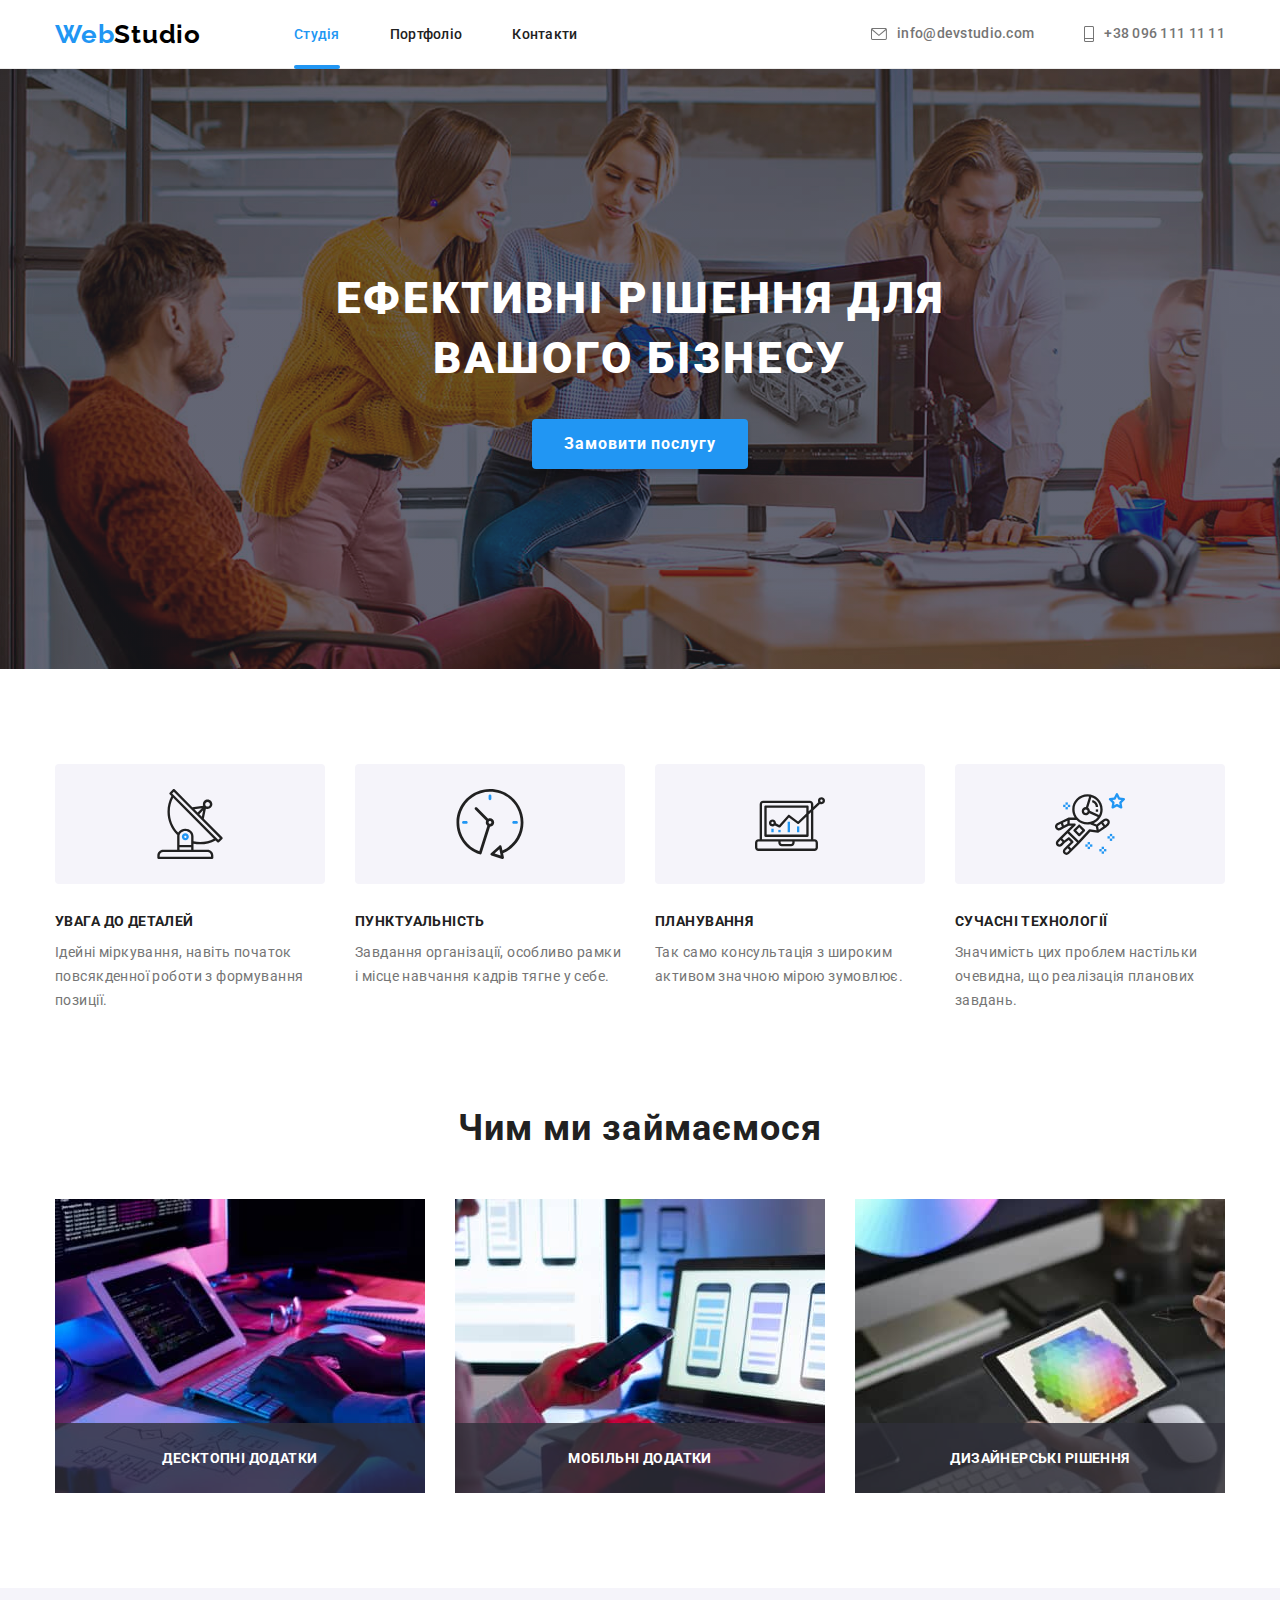
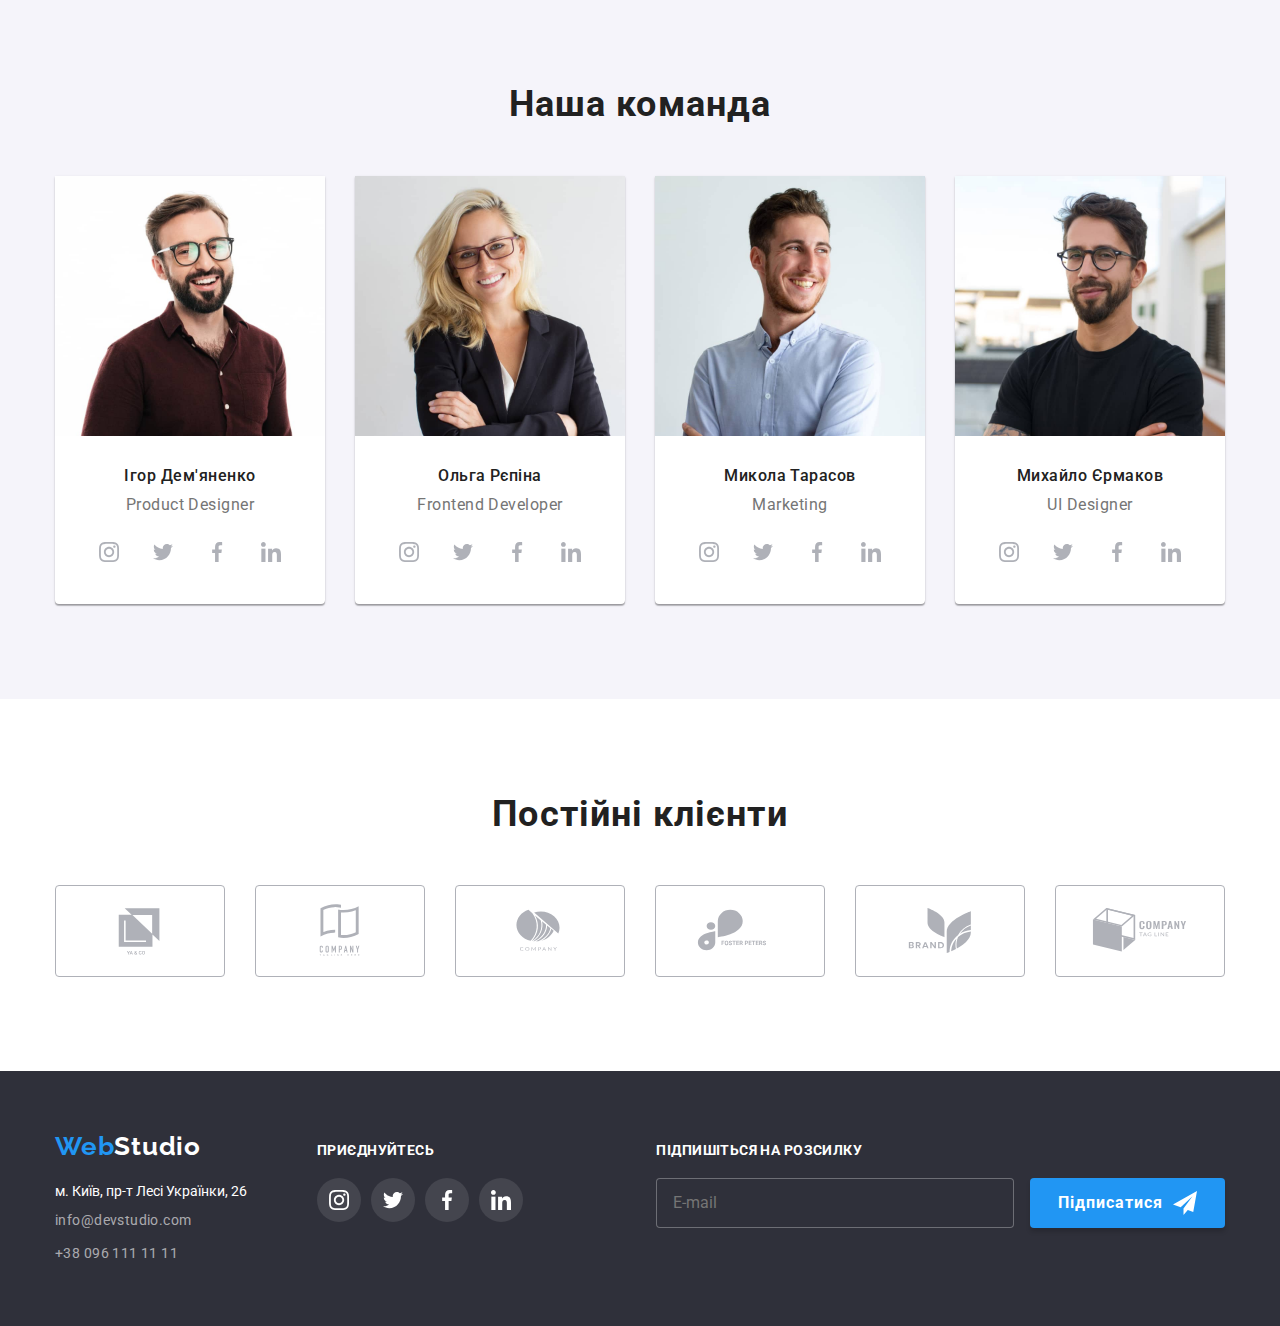
==== commit 47d4fd0b: "versio 2" ====
--- a/index.html
+++ b/index.html
@@ -381,7 +381,7 @@
                 </li>
             </ul>
         </div>
-        <form action="">
+        <form action="" class="footer-form">
             <p class="footer-haedliner">Підпишіться на розсилку</p>
             <label class="footer-form-label" name="" >
                 <input                
@@ -454,7 +454,7 @@
                     </svg>
                 </span>
             </label>
-            <label class="modal-form-field">
+            <label class="modal-form-field-textarea">
                 <span class="modal-form-field-desc">Коментар</span>
                 <textarea class="modal-form-textarea" name="user_message"
                 placeholder="Введіть текст"></textarea>
--- a/styles/style.css
+++ b/styles/style.css
@@ -57,10 +57,6 @@
 body {
     font-family: 'Roboto', sans-serif;
     background-color: var(--background-color-white);
-    max-width: 1600px;
-    margin-left: auto;
-    margin-right: auto;
-    
 }
 
 /* ====header==== */
@@ -208,6 +204,10 @@
     padding-bottom: 200px;
     background-image: linear-gradient(rgba(47, 48, 58, 0.4), rgba(47, 48, 58, 0.4)), url(../imeges/background/Img.png);
     background-repeat: no-repeat;
+    background-size: cover;
+    max-width: 1600px;
+    height: 600px;
+    margin: 0 auto;
 }
 
 .heading {
@@ -517,6 +517,7 @@
 
 .contact-item{
     margin-bottom: 9px;
+    margin-right: 70px;
 }
 
 .footer-email,
@@ -530,7 +531,7 @@
 
 .footer-container {
     display: flex;
-    column-gap: 70px;
+    /* column-gap: 70px; */
     align-items: baseline;
 }
 
@@ -568,6 +569,10 @@
 .footer-list-link:hover,
 .footer-list-link:focus {
     background-color:var(--active-color-blue);
+}
+
+.footer-form {
+    margin-left: auto;
 }
 
 .footer-form-input {
@@ -852,6 +857,10 @@
     fill: var(--active-color-blue);
 }
 
+.modal-form-field-textarea {
+    margin-bottom: 20px;
+}
+
 .modal-form-field-desc {
     font-weight: 400;
     font-size: 12px;
@@ -875,7 +884,6 @@
     border: 1px solid rgba(33, 33, 33, 0.2);
     border-radius: 4px;
     resize: none;
-    margin-bottom: 20px;
     transition: border-color 250ms cubic-bezier(0.4, 0, 0.2, 1);
     font-weight: 400;
     font-size: 12px;
@@ -900,6 +908,7 @@
     color: var(--text-color-grey);
     display: flex;
     align-items: center;
+    justify-content: center;
     margin-bottom: 30px;
 }
 
